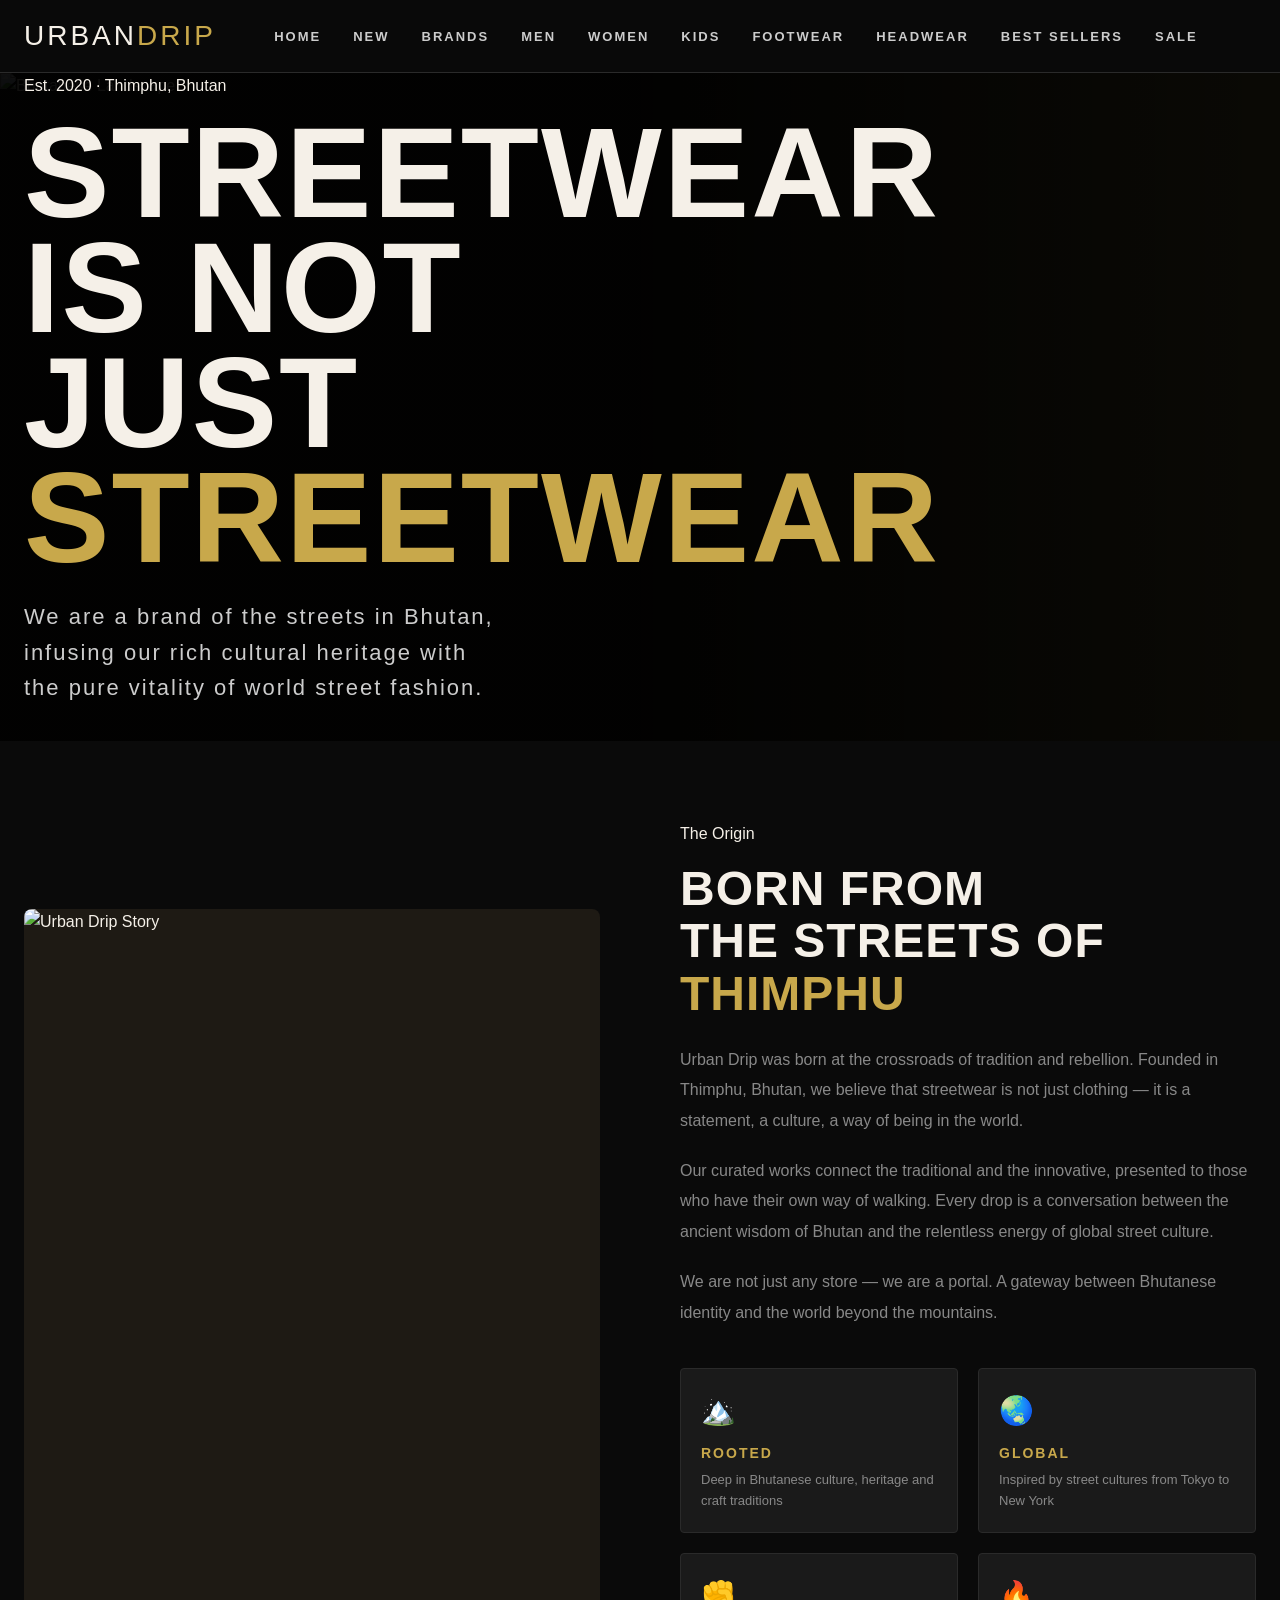
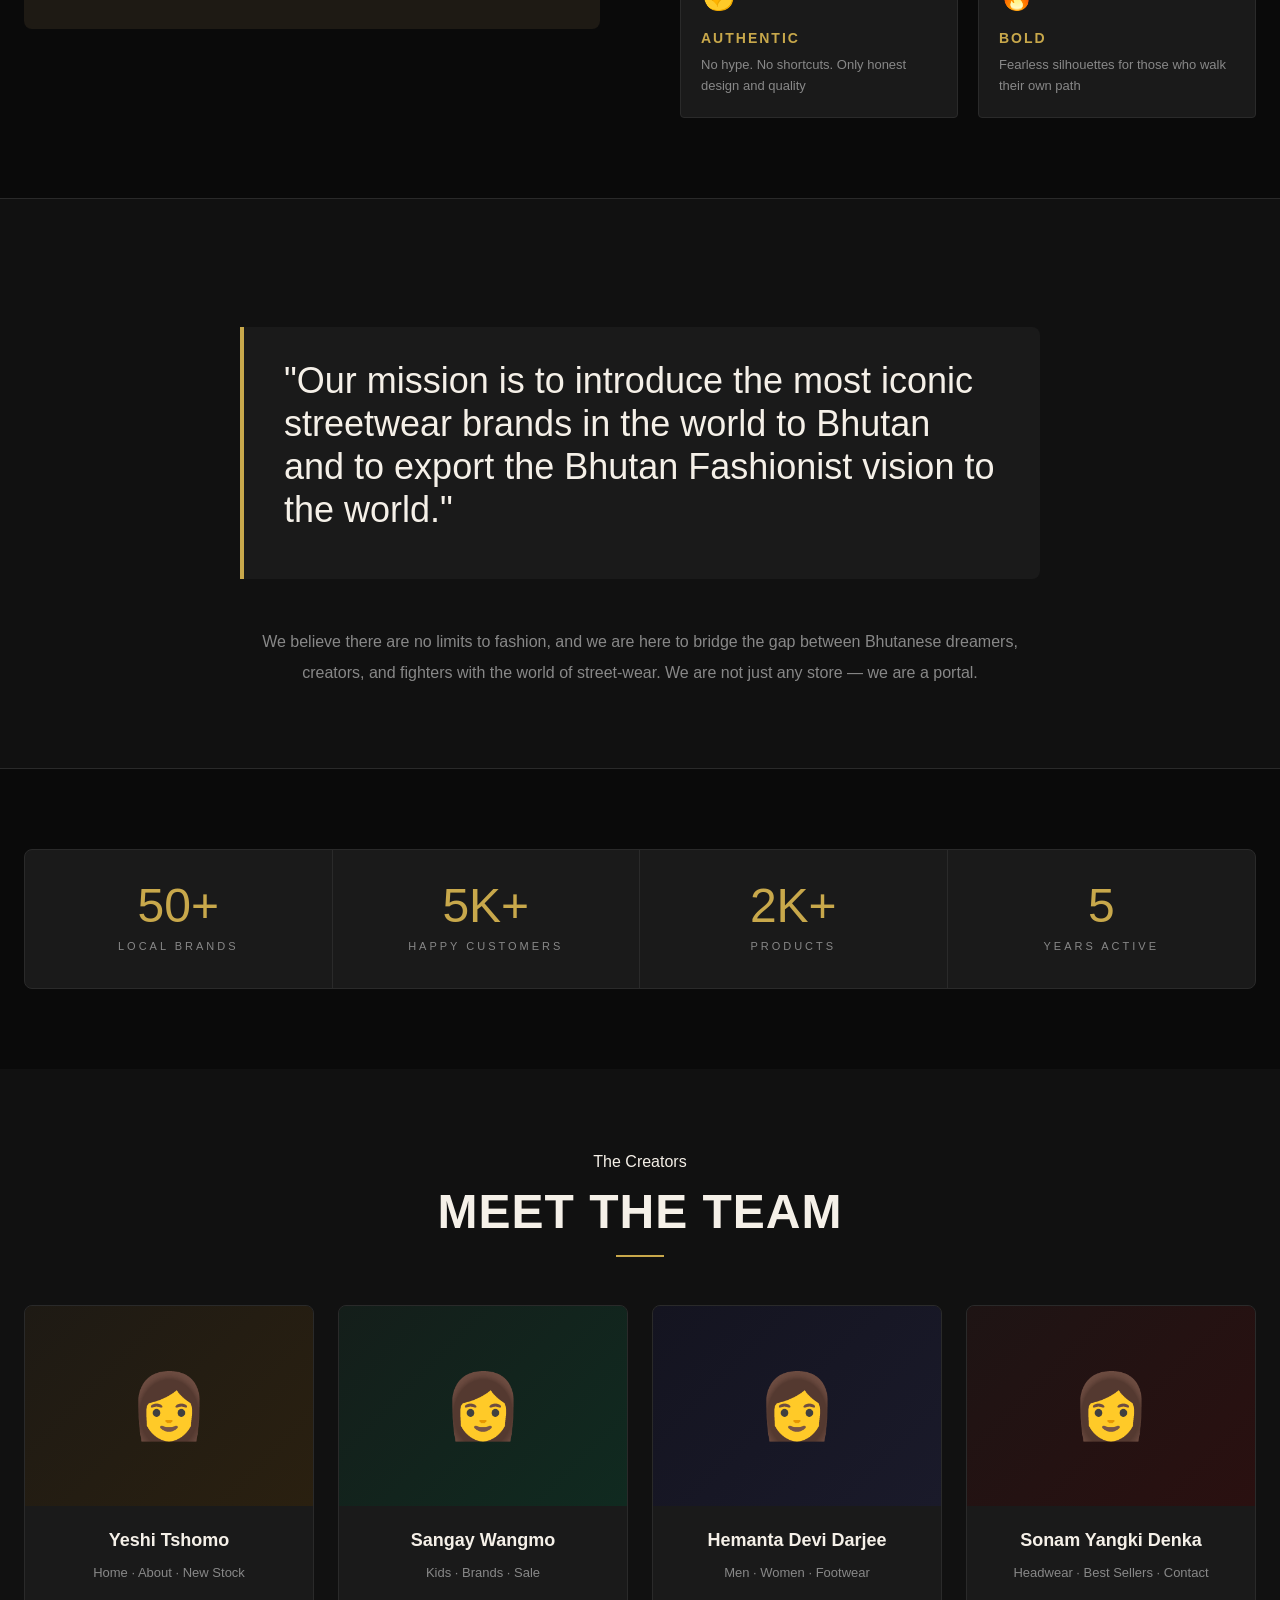
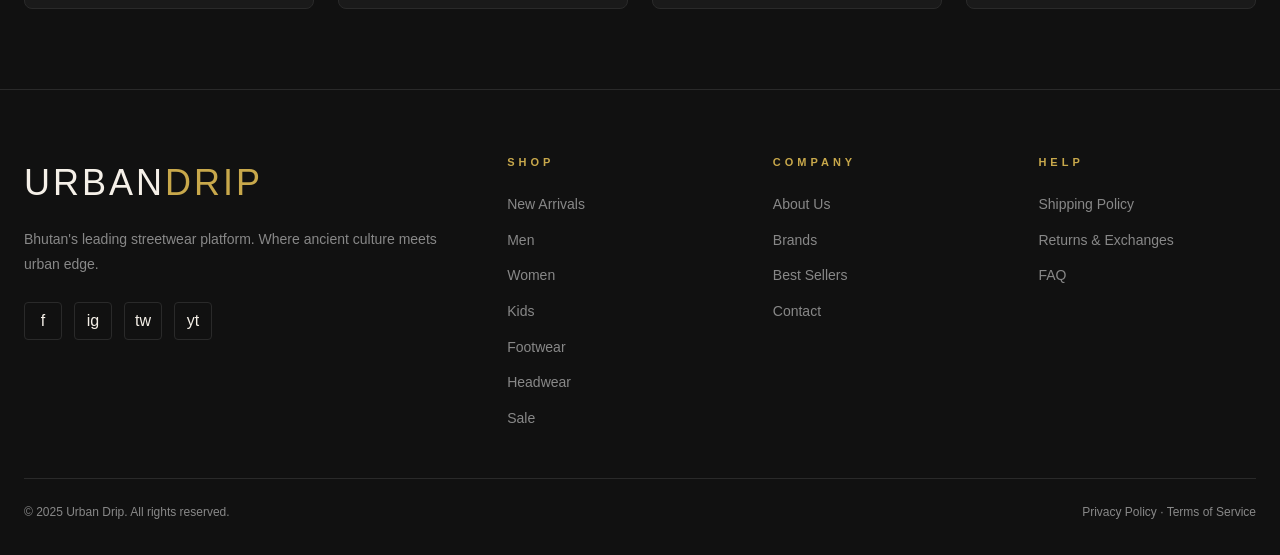
==== about.html @ 709e2394 "Add files via upload" ====
<!DOCTYPE html>
<html lang="en">
<head>
  <meta charset="UTF-8"/>
  <meta name="viewport" content="width=device-width, initial-scale=1.0"/>
  <title>About Us - Urban Drip</title>
  <link rel="stylesheet" href="styles.css"/>
</head>
<body>


<nav class="navbar">
  <div class="navbar-inner">
    <a href="index.html" class="navbar-logo">URBAN<span>DRIP</span></a>
    <ul class="nav-links">
      <li><a href="index.html">Home</a></li>
      <li><a href="new.html">New</a></li>
      <li><a href="brands.html">Brands</a></li>
      <li><a href="men.html">Men</a></li>
      <li><a href="women.html">Women</a></li>
      <li><a href="kids.html">Kids</a></li>
      <li><a href="footwear.html">Footwear</a></li>
      <li><a href="headwear.html">Headwear</a></li>
      <li><a href="bestsellers.html">Best Sellers</a></li>
      <li><a href="sale.html" class="text-red">Sale</a></li>
    </ul>
    <div class="nav-icons">
      <button class="hamburger" id="menuBtn"><span></span><span></span><span></span></button>
    </div>
  </div>
</nav>
<div class="mobile-nav" id="mobileNav">
  <button class="mobile-nav-close" id="navClose">✕</button>
  <a href="index.html" class="navbar-logo" style="font-size:32px">URBAN<span style="color:var(--accent)">DRIP</span></a>
  <ul class="mobile-nav-links">
    <li><a href="index.html">Home</a></li><li><a href="new.html">New</a></li><li><a href="brands.html">Brands</a></li>
    <li><a href="men.html">Men</a></li><li><a href="women.html">Women</a></li><li><a href="kids.html">Kids</a></li>
    <li><a href="footwear.html">Footwear</a></li><li><a href="headwear.html">Headwear</a></li>
    <li><a href="bestsellers.html">Best Sellers</a></li><li><a href="sale.html" style="color:var(--accent2)">Sale</a></li>
    <li><a href="about.html" style="color:var(--accent)">About</a></li><li><a href="contact.html">Contact</a></li>
  </ul>
</div>

<!-- PAGE HERO - FULL WIDTH IMAGE WITH MANIFESTO -->
<section style="position:relative;min-height:600px;display:flex;align-items:center;overflow:hidden;background:#0a0905">
  <img src="./image/logo.png" alt="Bhutanese Landscape" style="position:absolute;inset:0;width:100%;height:100%;object-fit:cover;opacity:0.4"/>
  <div style="position:absolute;inset:0;background:linear-gradient(to right, rgba(0,0,0,0.85) 50%, transparent 100%)"></div>
  <div class="container" style="position:relative;z-index:1">
    <p class="eyebrow fade-in" style="margin-bottom:16px">Est. 2020 · Thimphu, Bhutan</p>
    <h1 class="display-xl fade-in-2" style="max-width:700px;line-height:0.9">STREETWEAR<br/>IS NOT JUST<br/><span class="text-accent">STREETWEAR</span></h1>
    <p class="hero-subtitle fade-in-3" style="max-width:480px;margin-top:24px">We are a brand of the streets in Bhutan, infusing our rich cultural heritage with the pure vitality of world street fashion.</p>
  </div>
</section>

<!-- OUR STORY -->
<section class="section-pad">
  <div class="container">
    <div class="about-story">
      <div class="about-img-wrap">
        <div class="about-img-main">
          <img src="./image/logo.png" alt="Urban Drip Story">
        </div>
      </div>
      <div>
        <p class="eyebrow">The Origin</p>
        <h2 class="display-md" style="margin:16px 0 24px">Born From<br/>The Streets of<br/><span class="text-accent">Thimphu</span></h2>
        <p style="color:var(--text-muted);line-height:1.9;margin-bottom:20px">Urban Drip was born at the crossroads of tradition and rebellion. Founded in Thimphu, Bhutan, we believe that streetwear is not just clothing — it is a statement, a culture, a way of being in the world.</p>
        <p style="color:var(--text-muted);line-height:1.9;margin-bottom:20px">Our curated works connect the traditional and the innovative, presented to those who have their own way of walking. Every drop is a conversation between the ancient wisdom of Bhutan and the relentless energy of global street culture.</p>
        <p style="color:var(--text-muted);line-height:1.9">We are not just any store — we are a portal. A gateway between Bhutanese identity and the world beyond the mountains.</p>

        <div class="value-grid" style="margin-top:40px">
          <div class="value-item">
            <div class="value-icon">🏔️</div>
            <div class="value-title">Rooted</div>
            <p class="value-text">Deep in Bhutanese culture, heritage and craft traditions</p>
          </div>
          <div class="value-item">
            <div class="value-icon">🌏</div>
            <div class="value-title">Global</div>
            <p class="value-text">Inspired by street cultures from Tokyo to New York</p>
          </div>
          <div class="value-item">
            <div class="value-icon">✊</div>
            <div class="value-title">Authentic</div>
            <p class="value-text">No hype. No shortcuts. Only honest design and quality</p>
          </div>
          <div class="value-item">
            <div class="value-icon">🔥</div>
            <div class="value-title">Bold</div>
            <p class="value-text">Fearless silhouettes for those who walk their own path</p>
          </div>
        </div>
      </div>
    </div>
  </div>
</section>

<!-- MANIFESTO -->
<section style="background:var(--deep);padding:80px 0;border-top:1px solid var(--border);border-bottom:1px solid var(--border)">
  <div class="container">
    <div style="max-width:800px;margin:0 auto;text-align:center">
      <div class="manifesto" style="text-align:left">
        <p class="manifesto-text" style="margin-bottom:16px">"Our mission is to introduce the most iconic streetwear brands in the world to Bhutan and to export the Bhutan Fashionist vision to the world."</p>
      </div>
      <p style="color:var(--text-muted);line-height:1.9;margin-top:32px">We believe there are no limits to fashion, and we are here to bridge the gap between Bhutanese dreamers, creators, and fighters with the world of street-wear. We are not just any store — we are a portal.</p>
    </div>
  </div>
</section>

<!-- STATS -->
<section class="section-pad">
  <div class="container">
    <div class="stats-bar">
      <div class="stat-item">
        <span class="stat-num">50+</span>
        <span class="stat-label">Local Brands</span>
      </div>
      <div class="stat-item">
        <span class="stat-num">5K+</span>
        <span class="stat-label">Happy Customers</span>
      </div>
      <div class="stat-item">
        <span class="stat-num">2K+</span>
        <span class="stat-label">Products</span>
      </div>
      <div class="stat-item">
        <span class="stat-num">5</span>
        <span class="stat-label">Years Active</span>
      </div>
    </div>
  </div>
</section>

<!-- TEAM / CREDITS -->
<section class="section-pad" style="background:var(--deep)">
  <div class="container">
    <div class="section-header text-center">
      <p class="eyebrow">The Creators</p>
      <h2 class="display-md">Meet The Team</h2>
      <div class="section-divider center"></div>
    </div>
    <div style="display:grid;grid-template-columns:repeat(4,1fr);gap:24px;margin-top:48px">
      <div style="background:var(--card-bg);border:1px solid var(--border);border-radius:8px;overflow:hidden;text-align:center;padding-bottom:24px">
        <div style="background:linear-gradient(135deg,#1e1a14,#2a2010);height:200px;display:flex;align-items:center;justify-content:center;font-size:64px">👩</div>
        <div style="padding:20px 16px 0">
          <p style="font-family:var(--font-sub);font-size:18px;font-weight:700">Yeshi Tshomo</p>
          <p style="font-size:13px;color:var(--text-muted);margin-top:8px">Home · About · New Stock</p>
        </div>
      </div>
      <div style="background:var(--card-bg);border:1px solid var(--border);border-radius:8px;overflow:hidden;text-align:center;padding-bottom:24px">
        <div style="background:linear-gradient(135deg,#141e1a,#102a20);height:200px;display:flex;align-items:center;justify-content:center;font-size:64px">👩</div>
        <div style="padding:20px 16px 0">
          <p style="font-family:var(--font-sub);font-size:18px;font-weight:700">Sangay Wangmo</p>
          <p style="font-size:13px;color:var(--text-muted);margin-top:8px">Kids · Brands · Sale</p>
        </div>
      </div>
      <div style="background:var(--card-bg);border:1px solid var(--border);border-radius:8px;overflow:hidden;text-align:center;padding-bottom:24px">
        <div style="background:linear-gradient(135deg,#141420,#1a1a2a);height:200px;display:flex;align-items:center;justify-content:center;font-size:64px">👩</div>
        <div style="padding:20px 16px 0">
          <p style="font-family:var(--font-sub);font-size:18px;font-weight:700">Hemanta Devi Darjee</p>
          <p style="font-size:13px;color:var(--text-muted);margin-top:8px">Men · Women · Footwear</p>
        </div>
      </div>
      <div style="background:var(--card-bg);border:1px solid var(--border);border-radius:8px;overflow:hidden;text-align:center;padding-bottom:24px">
        <div style="background:linear-gradient(135deg,#1e1414,#2a1010);height:200px;display:flex;align-items:center;justify-content:center;font-size:64px">👩</div>
        <div style="padding:20px 16px 0">
          <p style="font-family:var(--font-sub);font-size:18px;font-weight:700">Sonam Yangki Denka</p>
          <p style="font-size:13px;color:var(--text-muted);margin-top:8px">Headwear · Best Sellers · Contact</p>
        </div>
      </div>
    </div>
  </div>
</section>

  <!-- FOOTER -->
  <footer class="footer">
    <div class="container">
      <div class="footer-grid">
        <div>
          <div class="footer-brand-name">URBAN<span>DRIP</span></div>
          <p class="footer-desc">Bhutan's leading streetwear platform. Where ancient culture meets urban edge.</p>
          <div class="footer-social">
            <a href="#" class="social-btn">f</a>
            <a href="#" class="social-btn">ig</a>
            <a href="#" class="social-btn">tw</a>
            <a href="#" class="social-btn">yt</a>
          </div>
        </div>
        <div>
          <div class="footer-heading">Shop</div>
          <ul class="footer-links">
            <li><a href="new.html">New Arrivals</a></li>
            <li><a href="men.html">Men</a></li>
            <li><a href="women.html">Women</a></li>
            <li><a href="kids.html">Kids</a></li>
            <li><a href="footwear.html">Footwear</a></li>
            <li><a href="headwear.html">Headwear</a></li>
            <li><a href="sale.html">Sale</a></li>
          </ul>
        </div>
        <div>
          <div class="footer-heading">Company</div>
          <ul class="footer-links">
            <li><a href="about.html">About Us</a></li>
            <li><a href="brands.html">Brands</a></li>
            <li><a href="bestsellers.html">Best Sellers</a></li>
            <li><a href="contact.html">Contact</a></li>
          </ul>
        </div>
        <div>
          <div class="footer-heading">Help</div>
          <ul class="footer-links">
            <li><a href="contact.html">Shipping Policy</a></li>
            <li><a href="contact.html">Returns & Exchanges</a></li>
            <li><a href="contact.html">FAQ</a></li>
          </ul>
        </div>
      </div>
      <div class="footer-bottom">
        <span>© 2025 Urban Drip. All rights reserved.</span>
        <span>Privacy Policy · Terms of Service</span>
      </div>
    </div>
  </footer>

<script>
  document.getElementById('menuBtn').addEventListener('click', () => document.getElementById('mobileNav').classList.add('open'));
  document.getElementById('navClose').addEventListener('click', () => document.getElementById('mobileNav').classList.remove('open'));
</script>
</body>
</html>
---- styles.css ----
:root {
  --black:       #0a0a0a;
  --deep:        #111111;
  --card-bg:     #1a1a1a;
  --border:      #2a2a2a;
  --white:       #f5f0e8;
  --cream:       #e8e0d0;
  --accent:      #c8a84b;    
  --accent2:     #b5451b;       
  --text-muted:  #888;
  --text-light:  #ccc;

  --font-display: 'Bebas Neue', sans-serif;
  --font-sub:     'Barlow Condensed', sans-serif;
  --font-body:    'Barlow', sans-serif;

  --radius:  4px;
  --radius-lg: 8px;
  --transition: 0.3s ease;
  --shadow: 0 4px 24px rgba(0,0,0,0.5);
}

*, *::before, *::after { box-sizing: border-box; margin: 0; padding: 0; }

html { scroll-behavior: smooth; }

body {
  background: var(--black);
  color: var(--white);
  font-family: var(--font-body);
  font-size: 16px;
  line-height: 1.6;
  overflow-x: hidden;
}

a { color: inherit; text-decoration: none; transition: color var(--transition); }
a:hover { color: var(--accent); }
img { max-width: 100%; display: block; object-fit: cover; }
ul { list-style: none; }
button, input, select, textarea { font-family: inherit; }

.container { width: 100%; max-width: 1280px; margin: 0 auto; padding: 0 24px; }
.section-pad { padding: 80px 0; }
.section-pad-sm { padding: 48px 0; }
.text-accent { color: var(--accent); }
.text-red    { color: var(--accent2); }
.text-muted  { color: var(--text-muted); }
.text-center { text-align: center; }
.flex        { display: flex; }
.flex-center { display: flex; align-items: center; justify-content: center; }
.flex-between{ display: flex; align-items: center; justify-content: space-between; }
.gap-8  { gap: 8px; }
.gap-16 { gap: 16px; }
.gap-24 { gap: 24px; }
.mt-8  { margin-top: 8px; }
.mt-16 { margin-top: 16px; }
.mt-24 { margin-top: 24px; }
.mt-32 { margin-top: 32px; }
.mb-8  { margin-bottom: 8px; }
.mb-16 { margin-bottom: 16px; }
.mb-24 { margin-bottom: 24px; }
.mb-32 { margin-bottom: 32px; }
.w-100 { width: 100%; }
.d-none { display: none; }

/* ── Typography ── */
h1, h2, h3, h4 { line-height: 1.1; }

.display-xl {
  font-family: var(--font-display);
  font-size: clamp(64px, 10vw, 140px);
  letter-spacing: 2px;
  text-transform: uppercase;
}
.display-lg {
  font-family: var(--font-display);
  font-size: clamp(40px, 6vw, 80px);
  letter-spacing: 1px;
  text-transform: uppercase;
}
.display-md {
  font-family: var(--font-display);
  font-size: clamp(28px, 4vw, 48px);
  text-transform: uppercase;
  letter-spacing: 1px;
}
.sub-heading {
  font-family: var(--font-sub);
  font-size: clamp(18px, 2.5vw, 24px);
  font-weight: 600;
  letter-spacing: 4px;
  text-transform: uppercase;
}

/* ── Buttons ── */
.btn {
  display: inline-flex;
  align-items: center;
  gap: 8px;
  padding: 14px 32px;
  font-family: var(--font-sub);
  font-size: 13px;
  font-weight: 700;
  letter-spacing: 3px;
  text-transform: uppercase;
  border: none;
  cursor: pointer;
  transition: all var(--transition);
  border-radius: var(--radius);
}
.btn-primary {
  background: var(--accent);
  color: var(--black);
}
.btn-primary:hover {
  background: #d4b55a;
  color: var(--black);
  transform: translateY(-2px);
  box-shadow: 0 8px 24px rgba(200,168,75,0.3);
}
.btn-outline {
  background: transparent;
  color: var(--white);
  border: 1px solid var(--white);
}
.btn-outline:hover {
  background: var(--white);
  color: var(--black);
}
.btn-red {
  background: var(--accent2);
  color: var(--white);
}
.btn-red:hover {
  background: #c94e20;
  transform: translateY(-2px);
}
.btn-sm {
  padding: 10px 20px;
  font-size: 11px;
}

/* ── Navbar ── */
.navbar {
  background: rgba(10,10,10,0.97);
  backdrop-filter: blur(12px);
  border-bottom: 1px solid var(--border);
  position: sticky;
  top: 0;
  z-index: 1000;
}
.navbar-inner {
  display: flex;
  align-items: center;
  justify-content: space-between;
  padding: 0 24px;
  max-width: 1280px;
  margin: 0 auto;
  height: 72px;
}
.navbar-logo {
  font-family: var(--font-display);
  font-size: 28px;
  letter-spacing: 3px;
  color: var(--white);
}
.navbar-logo span { color: var(--accent); }

.nav-links {
  display: flex;
  align-items: center;
  gap: 32px;
}
.nav-links a {
  font-family: var(--font-sub);
  font-size: 13px;
  font-weight: 600;
  letter-spacing: 2px;
  text-transform: uppercase;
  color: var(--text-light);
  position: relative;
  padding-bottom: 4px;
}
.nav-links a::after {
  content: '';
  position: absolute;
  bottom: 0; left: 0;
  width: 0; height: 1px;
  background: var(--accent);
  transition: width var(--transition);
}
.nav-links a:hover { color: var(--white); }
.nav-links a:hover::after,
.nav-links a.active::after { width: 100%; }
.nav-links a.active { color: var(--accent); }

.nav-icons {
  display: flex;
  align-items: center;
  gap: 20px;
}

.nav-icon-btn:hover { color: var(--accent); }
.cart-badge {
  position: absolute;
  top: -6px; right: -8px;
  background: var(--accent2);
  color: var(--white);
  font-size: 9px;
  font-weight: 700;
  width: 16px; height: 16px;
  border-radius: 50%;
  display: flex; align-items: center; justify-content: center;
}

.hamburger {
  display: none;
  flex-direction: column;
  gap: 5px;
  background: none;
  border: none;
  cursor: pointer;
  padding: 4px;
}
.hamburger span {
  display: block;
  width: 24px; height: 2px;
  background: var(--white);
  transition: all var(--transition);
}

/* ── Section Header ── */
.section-header {
  margin-bottom: 48px;
}
.section-header .eyebrow { margin-bottom: 12px; }
.section-divider {
  width: 48px; height: 2px;
  background: var(--accent);
  margin-top: 16px;
}
.section-divider.center { margin: 16px auto 0; }

/* ── Product Card ── */
.product-card {
  background: var(--card-bg);
  border: 1px solid var(--border);
  border-radius: var(--radius-lg);
  overflow: hidden;
  transition: transform var(--transition), box-shadow var(--transition), border-color var(--transition);
  position: relative;
}
.product-card:hover {
  transform: translateY(-6px);
  box-shadow: var(--shadow);
  border-color: var(--accent);
}
.product-card-img {
  width: 100%;
  aspect-ratio: 3/4;
  background: #222;
  position: relative;
  overflow: hidden;
}
.product-card-img img {
  width: 100%; height: 100%;
  object-fit: cover;
  transition: transform 0.5s ease;
}
.product-card:hover .product-card-img img { transform: scale(1.05); }
.product-card-img .placeholder-img {
  width: 100%; height: 100%;
  display: flex; align-items: center; justify-content: center;
  background: linear-gradient(135deg, #1e1e1e 0%, #2a2a2a 100%);
  color: var(--text-muted);
  font-family: var(--font-sub);
  font-size: 12px;
  letter-spacing: 2px;
}
.product-badge {
  position: absolute;
  top: 12px; left: 12px;
  padding: 4px 10px;
  font-family: var(--font-sub);
  font-size: 10px;
  font-weight: 700;
  letter-spacing: 2px;
  text-transform: uppercase;
  border-radius: 2px;
}
.badge-new    { background: var(--accent); color: var(--black); }
.badge-sale   { background: var(--accent2); color: var(--white); }
.badge-hot    { background: #ff6b35; color: var(--white); }
.badge-best   { background: #6c5ce7; color: var(--white); }

.product-card-body { padding: 16px; }
.product-brand {
  font-family: var(--font-sub);
  font-size: 10px;
  letter-spacing: 3px;
  color: var(--accent);
  text-transform: uppercase;
  margin-bottom: 4px;
}
.product-name {
  font-family: var(--font-sub);
  font-size: 16px;
  font-weight: 600;
  color: var(--white);
  margin-bottom: 8px;
  line-height: 1.3;
}
.product-price {
  display: flex;
  align-items: center;
  gap: 10px;
}
.price-current {
  font-family: var(--font-sub);
  font-size: 18px;
  font-weight: 700;
  color: var(--white);
}
.price-original {
  font-size: 13px;
  color: var(--text-muted);
  text-decoration: line-through;
}
.price-discount {
  font-family: var(--font-sub);
  font-size: 11px;
  font-weight: 700;
  color: var(--accent2);
  letter-spacing: 1px;
}
.product-card-actions {
  padding: 0 16px 16px;
}
.btn-cart {
  width: 100%;
  background: transparent;
  color: var(--white);
  border: 1px solid var(--border);
  padding: 10px;
  font-family: var(--font-sub);
  font-size: 11px;
  font-weight: 700;
  letter-spacing: 3px;
  text-transform: uppercase;
  cursor: pointer;
  transition: all var(--transition);
  border-radius: var(--radius);
}
.btn-cart:hover {
  background: var(--accent);
  color: var(--black);
  border-color: var(--accent);
}

/* ── Product Grid ── */
.product-grid {
  display: grid;
  grid-template-columns: repeat(4, 1fr);
  gap: 24px;
}
.product-grid-3 {
  display: grid;
  grid-template-columns: repeat(3, 1fr);
  gap: 24px;
}

/* ── Filter Sidebar ── */
.shop-layout {
  display: grid;
  grid-template-columns: 260px 1fr;
  gap: 40px;
  align-items: start;
}
.filter-sidebar {
  background: var(--card-bg);
  border: 1px solid var(--border);
  border-radius: var(--radius-lg);
  padding: 28px;
  position: sticky;
  top: 88px;
}
.filter-title {
  font-family: var(--font-sub);
  font-size: 13px;
  font-weight: 700;
  letter-spacing: 4px;
  text-transform: uppercase;
  margin-bottom: 24px;
  padding-bottom: 16px;
  border-bottom: 1px solid var(--border);
  color: var(--accent);
}
.filter-group { margin-bottom: 24px; }
.filter-group-label {
  font-family: var(--font-sub);
  font-size: 11px;
  font-weight: 700;
  letter-spacing: 3px;
  text-transform: uppercase;
  color: var(--text-muted);
  margin-bottom: 12px;
}
.filter-option {
  display: flex;
  align-items: center;
  gap: 10px;
  margin-bottom: 10px;
  cursor: pointer;
  font-size: 14px;
  color: var(--text-light);
  transition: color var(--transition);
}
.filter-option:hover { color: var(--white); }
.filter-option input { accent-color: var(--accent); }
.price-range {
  margin-top: 8px;
}
.price-range input[type="range"] {
  width: 100%;
  accent-color: var(--accent);
}
.price-range-labels {
  display: flex;
  justify-content: space-between;
  font-size: 12px;
  color: var(--text-muted);
  margin-top: 6px;
}
.sort-bar {
  display: flex;
  align-items: center;
  justify-content: space-between;
  margin-bottom: 24px;
  padding-bottom: 16px;
  border-bottom: 1px solid var(--border);
}
.sort-bar select {
  background: var(--card-bg);
  color: var(--white);
  border: 1px solid var(--border);
  padding: 8px 16px;
  font-family: var(--font-sub);
  font-size: 13px;
  border-radius: var(--radius);
  cursor: pointer;
}
.result-count {
  font-family: var(--font-sub);
  font-size: 13px;
  letter-spacing: 1px;
  color: var(--text-muted);
}

/* ── Hero Banner ── */
.hero {
  position: relative;
  height: 90vh;
  min-height: 600px;
  display: flex;
  align-items: center;
  overflow: hidden;
}
.hero-bg {
  position: absolute;
  inset: 0;
  background: linear-gradient(135deg, #0a0a0a 0%, #1a1210 50%, #0a0a0a 100%);
  z-index: 0;
}
.hero-bg::after {
  content: '';
  position: absolute;
  inset: 0;
  background: url("data:image/svg+xml,%3Csvg width='60' height='60' viewBox='0 0 60 60' xmlns='http://www.w3.org/2000/svg'%3E%3Cg fill='none' fill-rule='evenodd'%3E%3Cg fill='%23c8a84b' fill-opacity='0.04'%3E%3Cpath d='M36 34v-4h-2v4h-4v2h4v4h2v-4h4v-2h-4zm0-30V0h-2v4h-4v2h4v4h2V6h4V4h-4zM6 34v-4H4v4H0v2h4v4h2v-4h4v-2H6zM6 4V0H4v4H0v2h4v4h2V6h4V4H6z'/%3E%3C/g%3E%3C/g%3E%3C/svg%3E");
}
.hero-bg-img {
  position: absolute;
  inset: 0;
  width: 100%; height: 100%;
  object-fit: cover;
  opacity: 0.35;
  z-index: 0;
}
.hero-content {
  position: relative;
  z-index: 1;
  max-width: 1280px;
  margin: 0 auto;
  padding: 0 24px;
  width: 100%;
}
.hero-eyebrow {
  font-family: var(--font-sub);
  font-size: 12px;
  letter-spacing: 8px;
  text-transform: uppercase;
  color: var(--accent);
  margin-bottom: 16px;
  animation: fadeInUp 0.8s ease both;
}
.hero-title {
  font-family: var(--font-display);
  font-size: clamp(72px, 12vw, 160px);
  line-height: 0.9;
  text-transform: uppercase;
  animation: fadeInUp 0.8s 0.15s ease both;
}
.hero-title .accent-line { color: var(--accent); display: block; }
.hero-subtitle {
  font-family: var(--font-sub);
  font-size: clamp(16px, 2vw, 22px);
  font-weight: 300;
  letter-spacing: 2px;
  color: var(--text-light);
  margin: 24px 0 36px;
  animation: fadeInUp 0.8s 0.3s ease both;
}
.hero-actions {
  display: flex;
  gap: 16px;
  animation: fadeInUp 0.8s 0.45s ease both;
}

/* ── Promo Banners ── */
.promo-grid {
  display: grid;
  grid-template-columns: 1fr 1fr;
  gap: 16px;
}
.promo-card {
  background: var(--card-bg);
  border: 1px solid var(--border);
  border-radius: var(--radius-lg);
  overflow: hidden;
  position: relative;
  min-height: 240px;
  display: flex;
  align-items: flex-end;
  transition: border-color var(--transition);
}
.promo-card:hover { border-color: var(--accent); }
.promo-card-bg {
  position: absolute;
  inset: 0;
  background: linear-gradient(135deg, #1e1a14 0%, #2a2010 100%);
}
.promo-card-bg-img {
  position: absolute;
  inset: 0;
  width: 100%; height: 100%;
  object-fit: cover;
  opacity: 0.4;
}
.promo-card-content {
  position: relative;
  z-index: 1;
  padding: 24px;
  width: 100%;
  background: linear-gradient(to top, rgba(0,0,0,0.8) 0%, transparent 100%);
}
.promo-off-badge {
  display: inline-block;
  background: var(--accent2);
  color: var(--white);
  padding: 4px 12px;
  font-family: var(--font-display);
  font-size: 20px;
  border-radius: 2px;
  margin-bottom: 8px;
}


/* Secondary Promo Banner */
.promo-banner {
  background: var(--accent2);
  padding: 80px 0;
}

.promo-grid {
  display: grid;
  grid-template-columns: 1fr 1fr;
  gap: 48px;
  align-items: center;
}

.promo-label {
  font-family: var(--font-sub);
  font-size: 12px;
  letter-spacing: 6px;
  text-transform: uppercase;
  color: rgba(255, 255, 255, 0.7);
  margin-bottom: 12px;
}

.promo-title {
  color: #fff;
  margin-bottom: 16px;
}

.promo-text {
  color: rgba(255, 255, 255, 0.8);
  margin-bottom: 32px;
}

.promo-btn {
  background: #fff;
  color: var(--accent2);
}

.promo-right {
  display: flex;
  justify-content: center;
}

.promo-box {
  background: rgba(0, 0, 0, 0.2);
  border-radius: 8px;
  padding: 32px;
  text-align: center;
}

.promo-percent {
  font-family: var(--font-display);
  font-size: 80px;
  color: #fff;
  line-height: 0.85;
}

.promo-off {
  font-family: var(--font-display);
  font-size: 36px;
  color: rgba(255, 255, 255, 0.7);
}

.promo-divider {
  width: 60px;
  height: 2px;
  background: rgba(255, 255, 255, 0.3);
  margin: 16px auto;
}

.promo-items {
  color: rgba(255, 255, 255, 0.7);
  font-size: 13px;
  letter-spacing: 2px;
  text-transform: uppercase;
}



/* ── Footer ── */
.footer {
  background: var(--deep);
  border-top: 1px solid var(--border);
  padding: 64px 0 32px;
}
.footer-grid {
  display: grid;
  grid-template-columns: 2fr 1fr 1fr 1fr;
  gap: 48px;
  margin-bottom: 48px;
}
.footer-brand-name {
  font-family: var(--font-display);
  font-size: 36px;
  letter-spacing: 3px;
  margin-bottom: 16px;
}
.footer-brand-name span { color: var(--accent); }
.footer-desc {
  font-size: 14px;
  color: var(--text-muted);
  line-height: 1.8;
  margin-bottom: 24px;
}
.footer-social {
  display: flex;
  gap: 12px;
}
.social-btn {
  width: 38px; height: 38px;
  border: 1px solid var(--border);
  border-radius: var(--radius);
  display: flex; align-items: center; justify-content: center;
  font-size: 16px;
  transition: all var(--transition);
  cursor: pointer;
}
.social-btn:hover { border-color: var(--accent); color: var(--accent); }
.footer-heading {
  font-family: var(--font-sub);
  font-size: 11px;
  font-weight: 700;
  letter-spacing: 4px;
  text-transform: uppercase;
  color: var(--accent);
  margin-bottom: 20px;
}
.footer-links { display: flex; flex-direction: column; gap: 10px; }
.footer-links a {
  font-size: 14px;
  color: var(--text-muted);
  transition: color var(--transition);
}
.footer-links a:hover { color: var(--white); }
.footer-bottom {
  border-top: 1px solid var(--border);
  padding-top: 24px;
  display: flex;
  justify-content: space-between;
  align-items: center;
  font-size: 12px;
  color: var(--text-muted);
}

/* ── Breadcrumb ── */
.breadcrumb {
  display: flex;
  align-items: center;
  gap: 8px;
  font-family: var(--font-sub);
  font-size: 12px;
  letter-spacing: 2px;
  text-transform: uppercase;
  color: var(--text-muted);
  margin-bottom: 32px;
}
.breadcrumb a { color: var(--text-muted); }
.breadcrumb a:hover { color: var(--accent); }
.breadcrumb span { color: var(--text-muted); }
.breadcrumb .current { color: var(--white); }

/* ── Page Banner ── */
.page-banner {
  position: relative;
  min-height: 380px;
  display: flex;
  align-items: center;
  overflow: hidden;
  background: linear-gradient(135deg, #0f0d0a 0%, #1a1612 100%);
}
.page-banner::before {
  content: '';
  position: absolute;
  inset: 0;
  background: url("data:image/svg+xml,%3Csvg width='60' height='60' viewBox='0 0 60 60' xmlns='http://www.w3.org/2000/svg'%3E%3Cg fill='none' fill-rule='evenodd'%3E%3Cg fill='%23c8a84b' fill-opacity='0.04'%3E%3Cpath d='M36 34v-4h-2v4h-4v2h4v4h2v-4h4v-2h-4zm0-30V0h-2v4h-4v2h4v4h2V6h4V4h-4zM6 34v-4H4v4H0v2h4v4h2v-4h4v-2H6zM6 4V0H4v4H0v2h4v4h2V6h4V4H6z'/%3E%3C/g%3E%3C/g%3E%3C/svg%3E");
}
.page-banner-img {
  position: absolute;
  inset: 0;
  width: 100%; height: 100%;
  object-fit: cover;
  opacity: 0.25;
}
.page-banner-content {
  position: relative;
  z-index: 1;
  padding: 0 24px;
  max-width: 1280px;
  margin: 0 auto;
  width: 100%;
}
.page-banner-decor {
  position: absolute;
  right: 0; top: 0;
  width: 40%;
  height: 100%;
  background: linear-gradient(to left, rgba(200,168,75,0.08), transparent);
}

/* ── Countdown Timer ── */
.countdown {
  display: flex;
  gap: 12px;
  align-items: center;
}
.countdown-block {
  background: var(--black);
  border: 1px solid var(--border);
  border-radius: var(--radius);
  padding: 10px 16px;
  text-align: center;
  min-width: 60px;
}
.countdown-num {
  font-family: var(--font-display);
  font-size: 32px;
  color: var(--accent2);
  display: block;
  line-height: 1;
}
.countdown-label {
  font-family: var(--font-sub);
  font-size: 9px;
  letter-spacing: 2px;
  color: var(--text-muted);
  text-transform: uppercase;
  margin-top: 4px;
  display: block;
}
.countdown-sep {
  font-family: var(--font-display);
  font-size: 28px;
  color: var(--accent2);
  margin-bottom: 16px;
}

/* ── Sale Banner ── */
.sale-hero {
  background: linear-gradient(135deg, #1a0800 0%, #2d0e00 50%, #1a0800 100%);
  border-bottom: 3px solid var(--accent2);
  padding: 80px 0;
  text-align: center;
  position: relative;
  overflow: hidden;
}
.sale-hero::before {
  content: 'SALE';
  position: absolute;
  top: 50%; left: 50%;
  transform: translate(-50%, -50%);
  font-family: var(--font-display);
  font-size: clamp(120px, 25vw, 300px);
  color: rgba(181,69,27,0.07);
  white-space: nowrap;
  pointer-events: none;
  letter-spacing: 20px;
}
.sale-big-text {
  font-family: var(--font-display);
  font-size: clamp(80px, 15vw, 180px);
  color: var(--accent2);
  line-height: 0.85;
  display: block;
}
.sale-off-text {
  font-family: var(--font-display);
  font-size: clamp(40px, 6vw, 72px);
  color: var(--white);
}

/* ── Brand Cards ── */
.brand-card {
  background: var(--card-bg);
  border: 1px solid var(--border);
  border-radius: var(--radius-lg);
  padding: 32px;
  display: flex;
  align-items: center;
  gap: 24px;
  transition: all var(--transition);
}
.brand-card:hover {
  border-color: var(--accent);
  transform: translateY(-3px);
  box-shadow: var(--shadow);
}
.brand-logo-box {
  width: 100px; height: 100px;
  background: #222;
  border-radius: var(--radius);
  display: flex; align-items: center; justify-content: center;
  flex-shrink: 0;
  font-family: var(--font-display);
  font-size: 24px;
  color: var(--accent);
  border: 1px solid var(--border);
}
.brand-info { flex: 1; }
.brand-name {
  font-family: var(--font-sub);
  font-size: 22px;
  font-weight: 700;
  margin-bottom: 8px;
}
.brand-desc {
  font-size: 13px;
  color: var(--text-muted);
  line-height: 1.7;
  margin-bottom: 16px;
}

/* ── Contact Form ── */
.form-group { margin-bottom: 20px; }
.form-label {
  display: block;
  font-family: var(--font-sub);
  font-size: 11px;
  font-weight: 700;
  letter-spacing: 3px;
  text-transform: uppercase;
  color: var(--text-muted);
  margin-bottom: 8px;
}
.form-control {
  width: 100%;
  background: var(--card-bg);
  border: 1px solid var(--border);
  color: var(--white);
  padding: 14px 18px;
  font-family: var(--font-body);
  font-size: 14px;
  border-radius: var(--radius);
  transition: border-color var(--transition);
  outline: none;
}
.form-control:focus { border-color: var(--accent); }
textarea.form-control { resize: vertical; min-height: 140px; }

/* ── Pagination ── */
.pagination {
  display: flex;
  align-items: center;
  justify-content: center;
  gap: 8px;
  margin-top: 48px;
}
.page-btn {
  width: 40px; height: 40px;
  display: flex; align-items: center; justify-content: center;
  background: var(--card-bg);
  border: 1px solid var(--border);
  border-radius: var(--radius);
  font-family: var(--font-sub);
  font-size: 14px;
  color: var(--text-light);
  cursor: pointer;
  transition: all var(--transition);
}
.page-btn:hover,
.page-btn.active {
  background: var(--accent);
  border-color: var(--accent);
  color: var(--black);
}

/* ── Tabs ── */
.tabs {
  display: flex;
  gap: 0;
  border-bottom: 1px solid var(--border);
  margin-bottom: 40px;
}
.tab-btn {
  background: none;
  border: none;
  color: var(--text-muted);
  font-family: var(--font-sub);
  font-size: 13px;
  font-weight: 700;
  letter-spacing: 3px;
  text-transform: uppercase;
  padding: 14px 24px;
  cursor: pointer;
  border-bottom: 2px solid transparent;
  transition: all var(--transition);
  margin-bottom: -1px;
}
.tab-btn:hover { color: var(--white); }
.tab-btn.active {
  color: var(--accent);
  border-bottom-color: var(--accent);
}

/* ── Rating Stars ── */
.stars {
  display: flex;
  gap: 2px;
  color: var(--accent);
  font-size: 13px;
}

/* ── Promo Code ── */
.promo-code-bar {
  display: flex;
  gap: 0;
  max-width: 400px;
}
.promo-code-bar .form-control {
  border-radius: var(--radius) 0 0 var(--radius);
  border-right: none;
}
.promo-code-bar .btn {
  border-radius: 0 var(--radius) var(--radius) 0;
  padding: 14px 24px;
}

/* ── About Story ── */
.about-story {
  display: grid;
  grid-template-columns: 1fr 1fr;
  gap: 80px;
  align-items: center;
}
.about-img-wrap {
  position: relative;
}
.about-img-main {
  width: 100%;
  aspect-ratio: 4/5;
  background: #1e1a14;
  border-radius: var(--radius-lg);
  overflow: hidden;
}
.about-img-main .placeholder-img {
  width: 100%; height: 100%;
  display: flex; align-items: center; justify-content: center;
  background: linear-gradient(135deg, #1e1a14 0%, #2a2010 100%);
  color: var(--accent);
  font-family: var(--font-sub);
  letter-spacing: 3px;
  font-size: 14px;
}
.about-img-accent {
  position: absolute;
  bottom: -20px; right: -20px;
  width: 180px; height: 180px;
  background: var(--accent);
  border-radius: var(--radius-lg);
  display: flex; align-items: center; justify-content: center;
  font-family: var(--font-display);
  font-size: 36px;
  color: var(--black);
  line-height: 1.2;
  text-align: center;
  padding: 16px;
  z-index: -1;
}
.manifesto {
  background: var(--card-bg);
  border-left: 4px solid var(--accent);
  padding: 32px 40px;
  margin: 48px 0;
  border-radius: 0 var(--radius-lg) var(--radius-lg) 0;
}
.manifesto-text {
  font-family: var(--font-display);
  font-size: clamp(24px, 3vw, 36px);
  line-height: 1.2;
  color: var(--white);
}
.value-grid {
  display: grid;
  grid-template-columns: 1fr 1fr;
  gap: 20px;
  margin-top: 32px;
}
.value-item {
  background: var(--card-bg);
  border: 1px solid var(--border);
  border-radius: var(--radius);
  padding: 20px;
}
.value-icon {
  font-size: 28px;
  margin-bottom: 8px;
}
.value-title {
  font-family: var(--font-sub);
  font-size: 14px;
  font-weight: 700;
  letter-spacing: 2px;
  text-transform: uppercase;
  color: var(--accent);
  margin-bottom: 6px;
}
.value-text { font-size: 13px; color: var(--text-muted); }

/* ── Size Selector ── */
.size-selector {
  display: flex;
  flex-wrap: wrap;
  gap: 8px;
  margin-top: 8px;
}
.size-btn {
  padding: 6px 12px;
  background: transparent;
  border: 1px solid var(--border);
  color: var(--text-light);
  font-family: var(--font-sub);
  font-size: 12px;
  font-weight: 600;
  cursor: pointer;
  border-radius: var(--radius);
  transition: all var(--transition);
}
.size-btn:hover,
.size-btn.active {
  background: var(--accent);
  border-color: var(--accent);
  color: var(--black);
}

/* ── Stats Bar ── */
.stats-bar {
  display: grid;
  grid-template-columns: repeat(4, 1fr);
  gap: 0;
  border: 1px solid var(--border);
  border-radius: var(--radius-lg);
  overflow: hidden;
  background: var(--card-bg);
}
.stat-item {
  padding: 32px 24px;
  text-align: center;
  border-right: 1px solid var(--border);
}
.stat-item:last-child { border-right: none; }
.stat-num {
  font-family: var(--font-display);
  font-size: 48px;
  color: var(--accent);
  display: block;
  line-height: 1;
}
.stat-label {
  font-family: var(--font-sub);
  font-size: 11px;
  letter-spacing: 3px;
  text-transform: uppercase;
  color: var(--text-muted);
  margin-top: 8px;
  display: block;
}

/* ── Color Swatches ── */
.color-swatches {
  display: flex;
  gap: 8px;
  margin-top: 8px;
}
.color-swatch {
  width: 22px; height: 22px;
  border-radius: 50%;
  border: 2px solid var(--border);
  cursor: pointer;
  transition: border-color var(--transition);
}
.color-swatch:hover { border-color: var(--accent); }
.color-swatch.active { border-color: var(--accent); box-shadow: 0 0 0 2px var(--accent); }

/* ── Animations ── */
@keyframes fadeInUp {
  from { opacity: 0; transform: translateY(30px); }
  to   { opacity: 1; transform: translateY(0); }
}
@keyframes ticker {
  0%   { transform: translateX(0); }
  100% { transform: translateX(-50%); }
}
@keyframes pulse {
  0%, 100% { opacity: 1; }
  50% { opacity: 0.5; }
}
.fade-in { animation: fadeInUp 0.7s ease both; }
.fade-in-2 { animation: fadeInUp 0.7s 0.2s ease both; }
.fade-in-3 { animation: fadeInUp 0.7s 0.4s ease both; }

/* ── Mobile Nav ── */
.mobile-nav {
  display: none;
  position: fixed;
  top: 0; left: 0;
  width: 100%; height: 100vh;
  background: var(--black);
  z-index: 2000;
  padding: 40px 24px;
  flex-direction: column;
  gap: 24px;
}
.mobile-nav.open { display: flex; }
.mobile-nav-close {
  align-self: flex-end;
  background: none;
  border: none;
  color: var(--white);
  font-size: 28px;
  cursor: pointer;
}
.mobile-nav-links {
  display: flex;
  flex-direction: column;
  gap: 16px;
  margin-top: 32px;
}
.mobile-nav-links a {
  font-family: var(--font-display);
  font-size: 36px;
  color: var(--white);
  letter-spacing: 2px;
  border-bottom: 1px solid var(--border);
  padding-bottom: 16px;
  transition: color var(--transition);
}
.mobile-nav-links a:hover { color: var(--accent); }

/* ============================================
   RESPONSIVE MEDIA QUERIES
   ============================================ */

/* ── Tablet (≤ 1024px) ── */
@media (max-width: 1024px) {
  .product-grid   { grid-template-columns: repeat(3, 1fr); }
  .footer-grid    { grid-template-columns: 1fr 1fr; gap: 32px; }
  .stats-bar      { grid-template-columns: repeat(2, 1fr); }
  .stat-item:nth-child(2) { border-right: none; }
  .stat-item:nth-child(3) { border-top: 1px solid var(--border); }
  .about-story    { grid-template-columns: 1fr; gap: 40px; }
  .about-img-accent { display: none; }
  .shop-layout    { grid-template-columns: 220px 1fr; gap: 24px; }
}

/* ── Tablet Small / Phablet (≤ 768px) ── */
@media (max-width: 768px) {
  .nav-links      { display: none; }
  .hamburger      { display: flex; }
  .product-grid   { grid-template-columns: repeat(2, 1fr); gap: 16px; }
  .product-grid-3 { grid-template-columns: repeat(2, 1fr); gap: 16px; }
  .promo-grid     { grid-template-columns: 1fr; }
  .shop-layout    { grid-template-columns: 1fr; }
  .filter-sidebar { position: static; }
  .hero-title     { font-size: clamp(56px, 14vw, 100px); }
  .hero-actions   { flex-direction: column; align-items: flex-start; }
  .footer-grid    { grid-template-columns: 1fr; gap: 32px; }
  .about-story    { grid-template-columns: 1fr; }
  .value-grid     { grid-template-columns: 1fr; }
  .stats-bar      { grid-template-columns: 1fr 1fr; }
  .brand-card     { flex-direction: column; text-align: center; }
  .footer-bottom  { flex-direction: column; gap: 12px; text-align: center; }
  .countdown      { justify-content: center; }
  .sale-hero      { padding: 48px 0; }
  .tabs           { overflow-x: auto; gap: 0; }
  .tab-btn        { white-space: nowrap; }
}

/* ── Mobile (≤ 480px) ── */
@media (max-width: 480px) {
  .container      { padding: 0 16px; }
  .product-grid   { grid-template-columns: 1fr 1fr; gap: 12px; }
  .section-pad    { padding: 48px 0; }
  .page-banner    { min-height: 260px; }
  .hero           { height: 75vh; }
  .display-xl     { font-size: clamp(48px, 15vw, 80px); }
  .btn            { padding: 12px 20px; font-size: 11px; }
  .stats-bar      { grid-template-columns: 1fr; }
  .stat-item      { border-right: none !important; border-bottom: 1px solid var(--border); }
  .stat-item:last-child { border-bottom: none; }
}
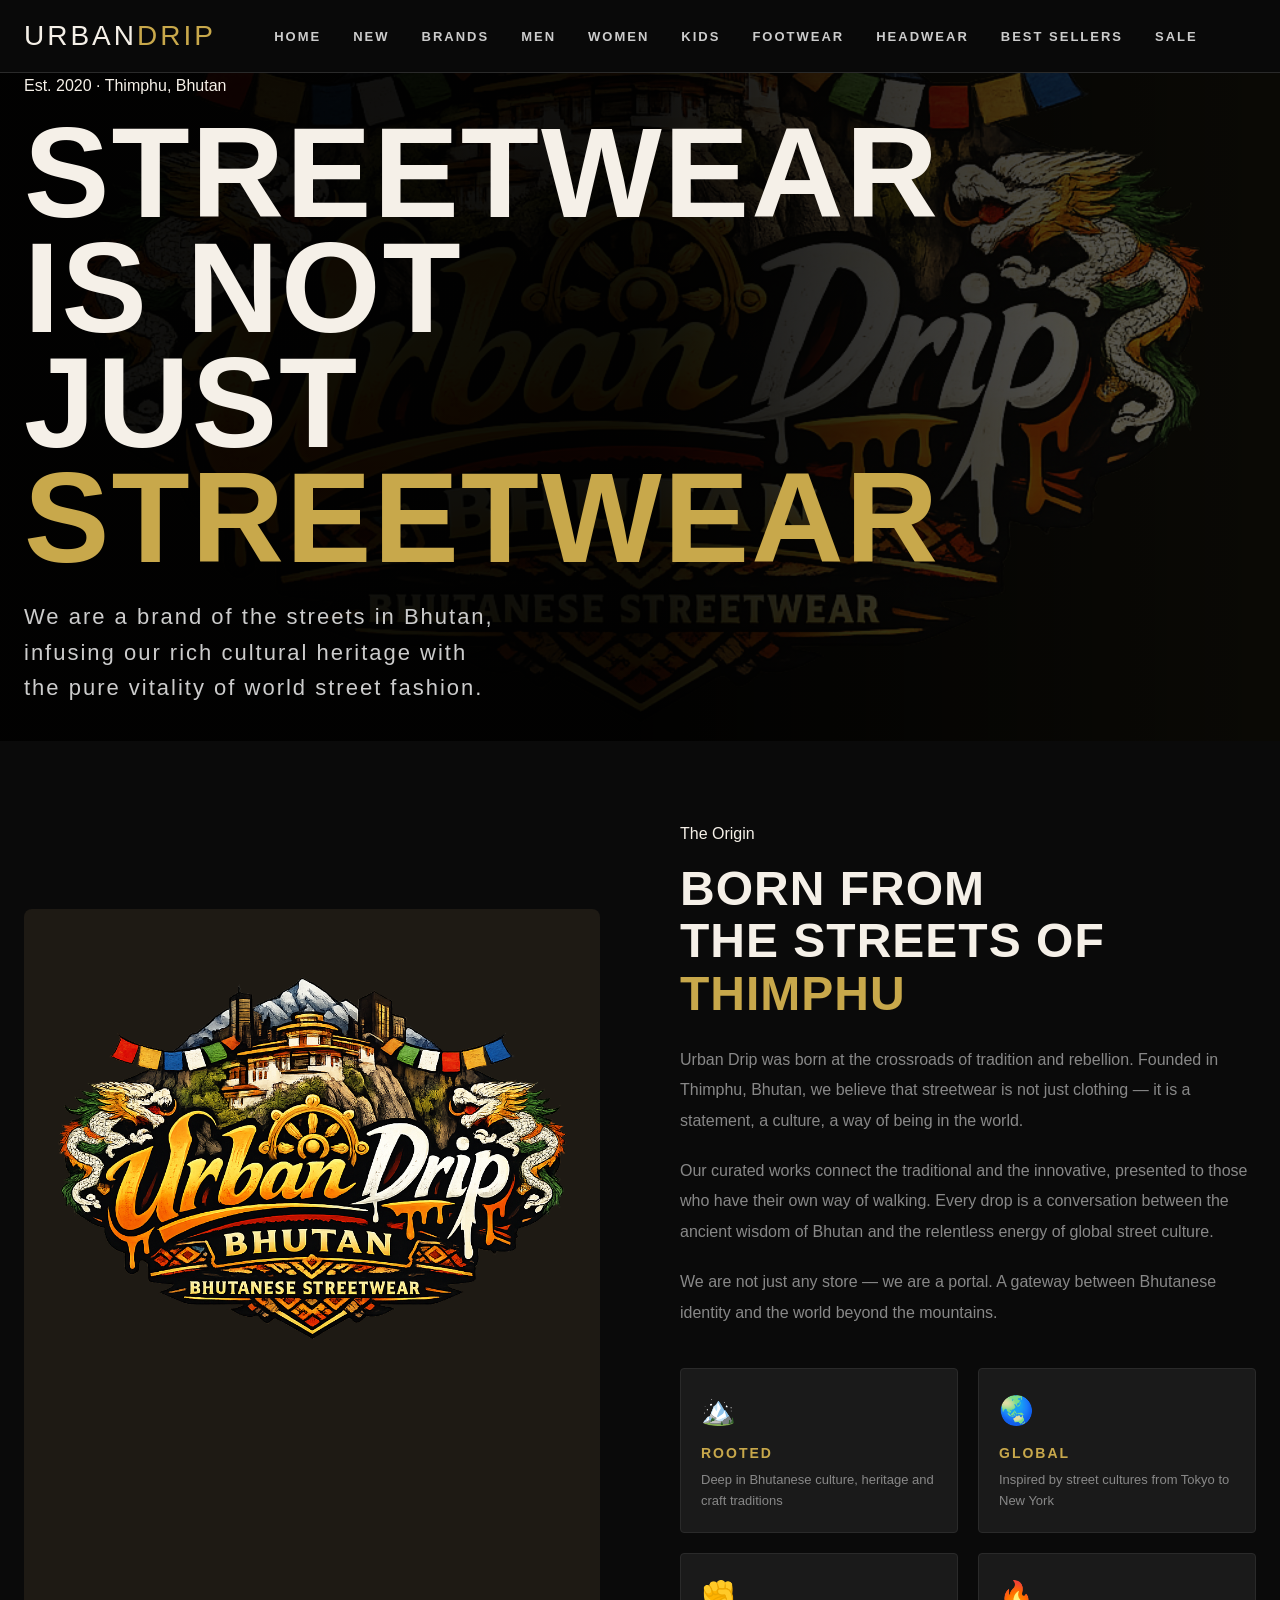
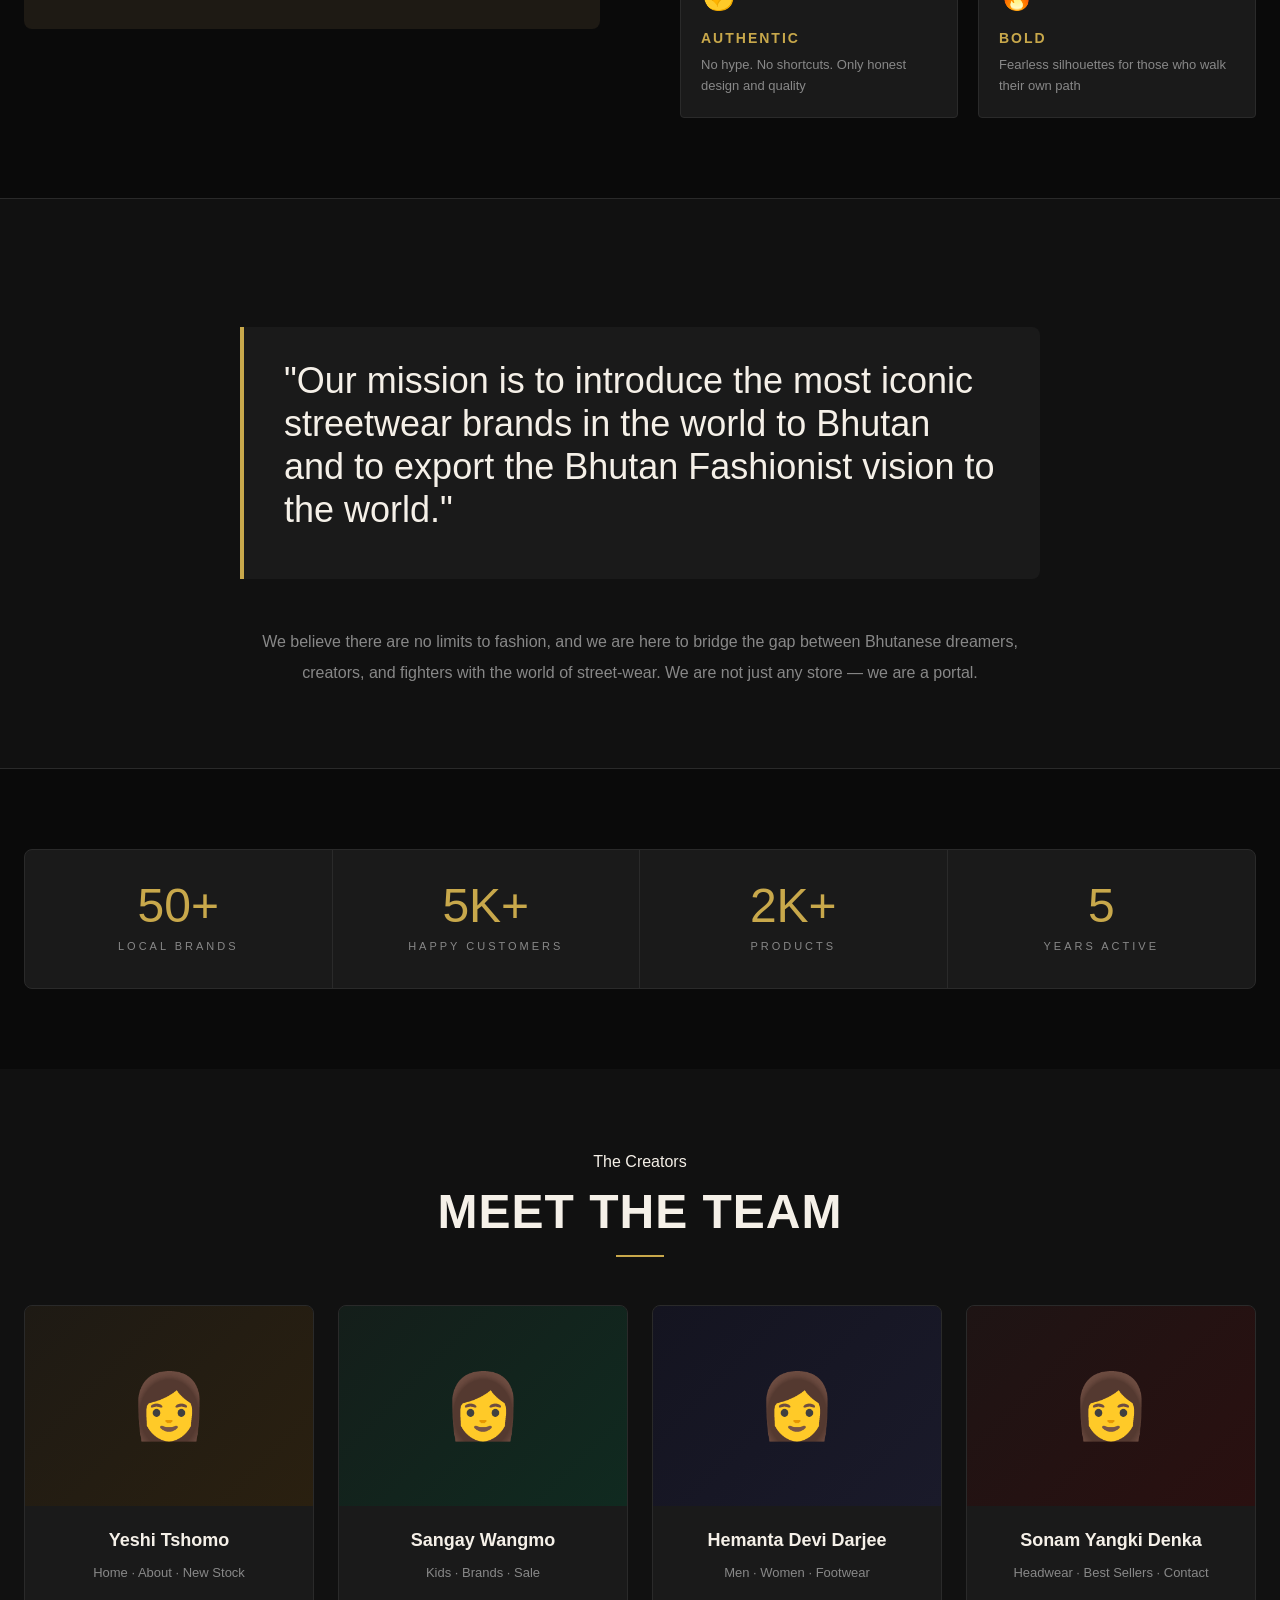
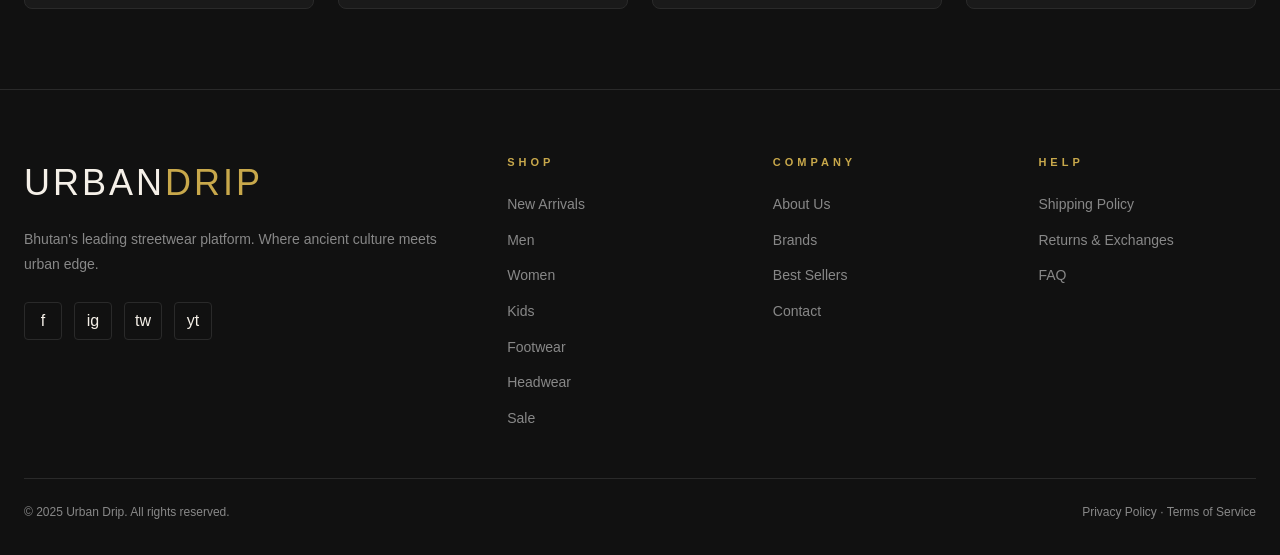
==== commit 3756b822: "about.html" ====
--- a/about.html
+++ b/about.html
@@ -43,7 +43,7 @@
 
 <!-- PAGE HERO - FULL WIDTH IMAGE WITH MANIFESTO -->
 <section style="position:relative;min-height:600px;display:flex;align-items:center;overflow:hidden;background:#0a0905">
-  <img src="./image/logo.png" alt="Bhutanese Landscape" style="position:absolute;inset:0;width:100%;height:100%;object-fit:cover;opacity:0.4"/>
+  <img src="logo.png" alt="Bhutanese Landscape" style="position:absolute;inset:0;width:100%;height:100%;object-fit:cover;opacity:0.4"/>
   <div style="position:absolute;inset:0;background:linear-gradient(to right, rgba(0,0,0,0.85) 50%, transparent 100%)"></div>
   <div class="container" style="position:relative;z-index:1">
     <p class="eyebrow fade-in" style="margin-bottom:16px">Est. 2020 · Thimphu, Bhutan</p>
@@ -58,7 +58,7 @@
     <div class="about-story">
       <div class="about-img-wrap">
         <div class="about-img-main">
-          <img src="./image/logo.png" alt="Urban Drip Story">
+          <img src="logo.png" alt="Urban Drip Story">
         </div>
       </div>
       <div>
@@ -228,4 +228,4 @@
   document.getElementById('navClose').addEventListener('click', () => document.getElementById('mobileNav').classList.remove('open'));
 </script>
 </body>
-</html>+</html>
